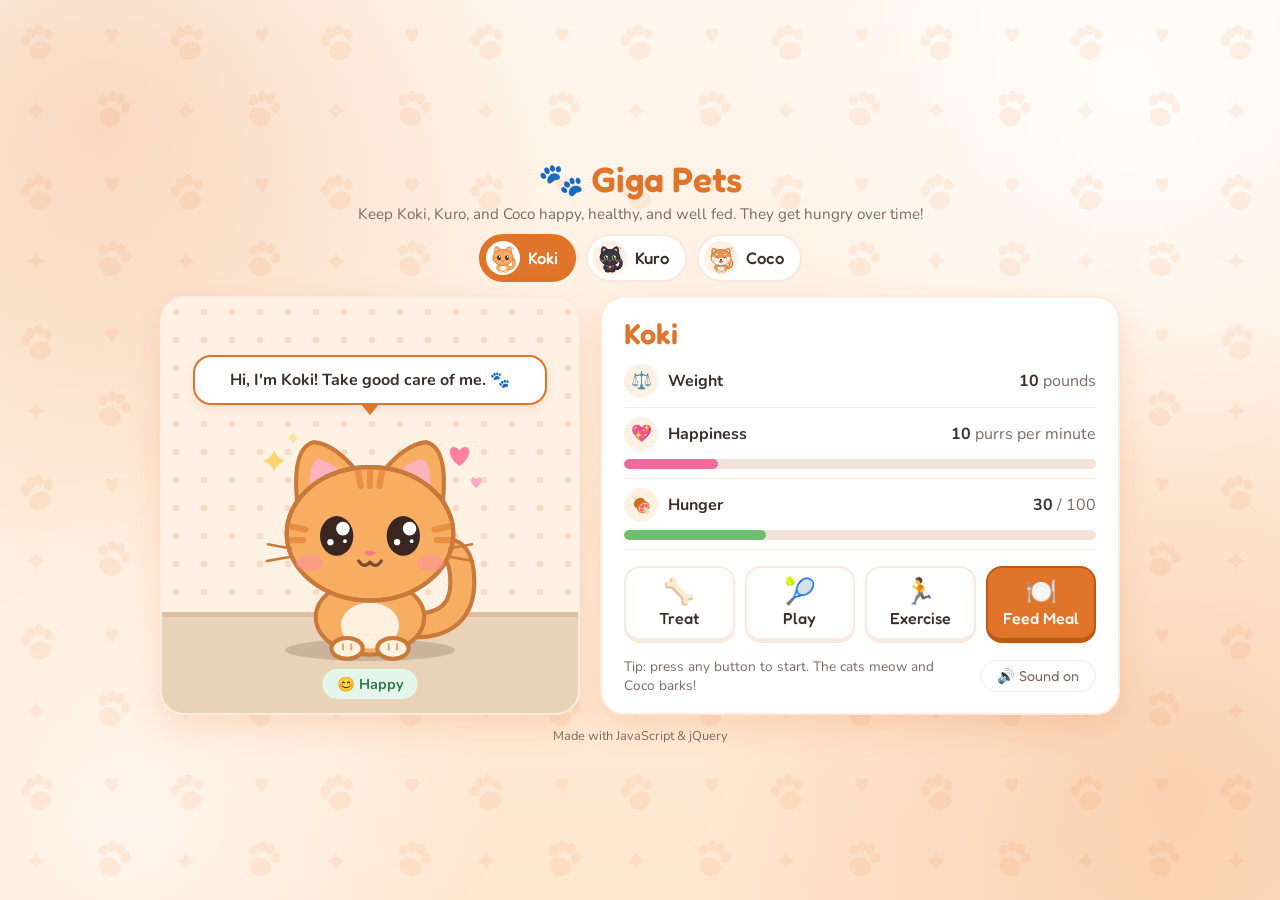
==== index.html @ 714d61c2 "Copy Project 2 (Giga Pets) as the starting point for HW10" ====
<!DOCTYPE html>
<html lang="en">
  <head>
    <meta charset="utf-8">
    <meta name="viewport" content="width=device-width, initial-scale=1">
    <title>Giga Pets</title>
    <meta name="description" content="A virtual pet game with two cats and a Shiba Inu, built with JavaScript and jQuery">
    <!-- Rounded, friendly fonts from Google Fonts: Fredoka for headings, Nunito for text -->
    <link rel="preconnect" href="https://fonts.googleapis.com">
    <link rel="preconnect" href="https://fonts.gstatic.com" crossorigin>
    <link rel="stylesheet" href="https://fonts.googleapis.com/css2?family=Fredoka:wght@500;600&family=Nunito:wght@400;600;700&display=swap">
    <link rel="stylesheet" href="style.css">
    <!-- defer: script.js runs after the page (and jQuery below) has loaded -->
    <script src="script.js" defer></script>
  </head>
  <!-- data-pet is changed by script.js so the page colors match the selected pet -->
  <body data-pet="orange-cat">
    <header>
      <h1><span class="logo" aria-hidden="true">🐾</span> Giga Pets</h1>
      <p class="subtitle">Keep Koki, Kuro, and Coco happy, healthy, and well fed. They get hungry over time!</p>
    </header>

    <!-- Pet picker: one button per pet, created by script.js from the pets array -->
    <nav class="pet-tabs" aria-label="Choose a pet"></nav>

    <main class="game">
      <!-- Left side: the pet's room, speech bubble, and mood -->
      <section class="pet-stage">
        <!-- The slot reserves space so the bubble never covers the pet, even on long messages -->
        <div class="bubble-slot">
          <!-- Speech bubble: filled in by showPetMessage() in script.js after every button press or pet switch -->
          <div class="speech-bubble" aria-live="polite"></div>
        </div>

        <div class="pet-spot">
          <img class="pet-image" src="images/orange-cat.svg" alt="Koki, an orange tabby cat" draggable="false">
          <!-- Shadow on the floor; it stays put while the pet hops -->
          <div class="pet-shadow"></div>
        </div>

        <!-- Mood badge: updated by script.js (happy or needs care) -->
        <div class="mood-badge">😊 Happy</div>
      </section>

      <!-- Right side: stats and action buttons -->
      <section class="dashboard">
        <h2 class="name"></h2>

        <div class="stat">
          <span class="stat-icon" aria-hidden="true">⚖️</span>
          <span class="stat-label">Weight</span>
          <span class="stat-value"><span class="weight"></span> pounds</span>
        </div>

        <div class="stat">
          <span class="stat-icon" aria-hidden="true">💖</span>
          <span class="stat-label">Happiness</span>
          <span class="stat-value"><span class="happiness"></span> <span class="happiness-unit">purrs per minute</span></span>
          <div class="meter"><div class="happiness-bar"></div></div>
        </div>

        <!-- New behavior for the new Feed Meal button: hunger meter (0 = full, 100 = starving) -->
        <div class="stat">
          <span class="stat-icon" aria-hidden="true">🍖</span>
          <span class="stat-label">Hunger</span>
          <span class="stat-value"><span class="hunger"></span> / 100</span>
          <div class="meter"><div class="hunger-bar"></div></div>
        </div>

        <div class="button-container">
          <button class="treat-button"><span class="btn-icon">🦴</span>Treat</button>
          <button class="play-button"><span class="btn-icon">🎾</span>Play</button>
          <button class="exercise-button"><span class="btn-icon">🏃</span>Exercise</button>
          <!-- New action button -->
          <button class="feed-button"><span class="btn-icon">🍽️</span>Feed Meal</button>
        </div>

        <div class="dashboard-footer">
          <!-- Hint shown until the first button press (removed by the .one() handler in script.js) -->
          <p class="hint">Tip: press any button to start. The cats meow and Coco barks!</p>
          <button class="sound-toggle" aria-pressed="false">🔊 Sound on</button>
        </div>
      </section>
    </main>

    <footer>Made with JavaScript &amp; jQuery</footer>

    <script src="https://code.jquery.com/jquery-2.2.1.min.js"
            integrity="sha256-gvQgAFzTH6trSrAWoH1iPo9Xc96QxSZ3feW6kem+O00="
            crossorigin="anonymous"></script>
  </body>
</html>
---- style.css ----
/* ==========================
   Theme colors
   Each pet has its own accent color. script.js sets <body data-pet="...">
   to the selected pet, and the rules below swap the color variables.
   ========================== */
:root {
  --text: #3b2f2a;
  --muted: #7d6a62;
  --card: #ffffff;
  --floor: #e9d3b8;
  --floor-edge: #dcc09f;

  /* Background pattern tile: two paw prints, a heart, and a sparkle (used as a mask in body::before) */
  --paw-pattern: url("data:image/svg+xml,%3Csvg xmlns='http://www.w3.org/2000/svg' width='150' height='150'%3E%3Cg transform='translate(38 44) rotate(-18)'%3E%3Cellipse cx='0' cy='7' rx='11' ry='9'/%3E%3Cellipse cx='-11' cy='-7' rx='4.5' ry='5.5'/%3E%3Cellipse cx='-3.5' cy='-13' rx='4.5' ry='5.5'/%3E%3Cellipse cx='5' cy='-13' rx='4.5' ry='5.5'/%3E%3Cellipse cx='12.5' cy='-6' rx='4.5' ry='5.5'/%3E%3C/g%3E%3Cg transform='translate(112 110) rotate(16)'%3E%3Cellipse cx='0' cy='7' rx='11' ry='9'/%3E%3Cellipse cx='-11' cy='-7' rx='4.5' ry='5.5'/%3E%3Cellipse cx='-3.5' cy='-13' rx='4.5' ry='5.5'/%3E%3Cellipse cx='5' cy='-13' rx='4.5' ry='5.5'/%3E%3Cellipse cx='12.5' cy='-6' rx='4.5' ry='5.5'/%3E%3C/g%3E%3Cpath d='M112 42 C102 34 105 24 112 30 C119 24 122 34 112 42 Z'/%3E%3Cpath d='M36 102 Q38 109 45 111 Q38 113 36 120 Q34 113 27 111 Q34 109 36 102 Z'/%3E%3C/svg%3E");

  /* Koki (orange cat): warm orange */
  --accent: #e0742a;
  --accent-dark: #b95a17;
  --accent-soft: #fff1e3;
  --page-top: #fff7ee;
  --page-bottom: #ffe6cf;
}

/* Kuro (black cat): purple */
body[data-pet="black-cat"] {
  --accent: #7c5cd6;
  --accent-dark: #5d40b3;
  --accent-soft: #f1ecff;
  --page-top: #f8f5ff;
  --page-bottom: #e4dbfb;
}

/* Coco (Shiba Inu): sky blue */
body[data-pet="shiba-inu"] {
  --accent: #2b8ed6;
  --accent-dark: #1d6ca8;
  --accent-soft: #e8f4fd;
  --page-top: #f3f9ff;
  --page-bottom: #d6eafb;
}

/* ==========================
   Base page styles
   ========================== */
* {
  box-sizing: border-box;
}

body {
  /* Light tints of the accent color for borders, divider lines, and meter tracks.
     They are set here on body (not :root) because body is where data-pet changes --accent,
     so these tints follow whichever pet is selected. */
  --line: color-mix(in srgb, var(--accent) 16%, white);
  --track: color-mix(in srgb, var(--accent) 10%, #f4f0ec);

  margin: 0;
  padding: 14px 16px 10px;
  min-height: 100vh;
  /* Column layout centers the whole game vertically when the window has extra room */
  display: flex;
  flex-direction: column;
  justify-content: center;
  font-family: "Nunito", "Segoe UI", Helvetica, Arial, sans-serif;
  color: var(--text);
  /* Background layers (first listed is on top):
     soft glowing circles of the pet's accent color in the corners, a white glow in the
     top-right, and a gentle top-to-bottom gradient underneath. color-mix() blends the
     accent color with transparent so it changes automatically when the pet changes. */
  background-color: var(--page-bottom);
  background-image:
    radial-gradient(circle at 8% 14%, color-mix(in srgb, var(--accent) 22%, transparent) 0, transparent 32%),
    radial-gradient(circle at 92% 88%, color-mix(in srgb, var(--accent) 20%, transparent) 0, transparent 34%),
    radial-gradient(circle at 88% 10%, rgba(255, 255, 255, 0.75) 0, transparent 28%),
    radial-gradient(circle at 10% 92%, rgba(255, 255, 255, 0.6) 0, transparent 26%),
    linear-gradient(180deg, var(--page-top) 0%, var(--page-bottom) 100%);
  background-attachment: fixed;
}

/* Paw-print pattern behind everything.
   The pattern is a small SVG tile (paw prints, a heart, and a sparkle) used as a mask,
   so the shapes are painted in the pet's accent color, and it slowly drifts diagonally. */
body::before {
  content: "";
  position: fixed;
  inset: 0;
  z-index: -1;
  pointer-events: none;
  background-color: var(--accent);
  opacity: 0.09;
  -webkit-mask-image: var(--paw-pattern);
  mask-image: var(--paw-pattern);
  -webkit-mask-size: 150px 150px;
  mask-size: 150px 150px;
  animation: drift 40s linear infinite;
}

@keyframes drift {
  from {
    -webkit-mask-position: 0 0;
    mask-position: 0 0;
  }
  to {
    -webkit-mask-position: 150px 150px;
    mask-position: 150px 150px;
  }
}

/* People who turn on "reduce motion" in their system settings get a still background */
@media (prefers-reduced-motion: reduce) {
  body::before {
    animation: none;
  }
}

/* Header, tabs, game, and footer each take the full width (then center themselves with max-width) */
body > * {
  width: 100%;
}

/* Make the page feel like a game instead of a document:
   - user-select: none stops text from being highlighted when you click or double-click quickly
   - cursor: default shows the normal arrow instead of the text "I-beam" cursor over text
   - caret-color: transparent hides the blinking typing cursor if caret browsing (F7) is on */
body {
  -webkit-user-select: none;
  user-select: none;
  cursor: default;
  caret-color: transparent;
}

/* Stop the pet pictures from being dragged around like a file */
img {
  -webkit-user-drag: none;
}

h1,
h2,
button {
  font-family: "Fredoka", "Nunito", sans-serif;
}

header {
  max-width: 960px;
  margin: 0 auto 10px;
  text-align: center;
}

h1 {
  margin: 0;
  font-size: 2.2rem;
  line-height: 1.15;
  font-weight: 600;
  color: var(--accent);
  transition: color 0.3s ease;
}

.logo {
  display: inline-block;
  transform: rotate(-12deg);
}

.subtitle {
  margin: 4px 0 0;
  font-size: 0.95rem;
  color: var(--muted);
}

/* ==========================
   Pet picker tabs (built by script.js)
   ========================== */
.pet-tabs {
  max-width: 960px;
  margin: 0 auto 14px;
  display: flex;
  flex-wrap: wrap;
  justify-content: center;
  gap: 10px;
}

.pet-tabs button {
  display: flex;
  align-items: center;
  gap: 8px;
  padding: 5px 16px 5px 5px;
  font-size: 1.05rem;
  font-weight: 500;
  color: var(--text);
  background: var(--card);
  border: 2px solid var(--line);
  border-radius: 999px;
  cursor: pointer;
  transition: border-color 0.2s ease, transform 0.15s ease, background-color 0.2s ease;
}

.pet-tabs button:hover {
  border-color: var(--accent);
  transform: translateY(-2px);
}

/* Small round picture of each pet inside its tab */
.pet-tabs .tab-avatar {
  width: 34px;
  height: 34px;
  padding: 2px;
  border-radius: 50%;
  background: var(--accent-soft);
}

/* The pet currently being shown */
.pet-tabs button.active {
  color: #fff;
  background: var(--accent);
  border-color: var(--accent);
}

.pet-tabs button.active .tab-avatar {
  background: #fff;
}

/* ==========================
   Layout: pet on the left, dashboard on the right
   (stacks into one column on small screens)
   ========================== */
.game {
  max-width: 960px;
  margin: 0 auto;
  display: flex;
  flex-wrap: wrap;
  gap: 20px;
  justify-content: center;
  align-items: stretch;
}

.pet-stage,
.dashboard {
  background: var(--card);
  border-radius: 24px;
  /* thin border and shadow tinted with the pet's color so the cards match the background */
  border: 2px solid color-mix(in srgb, var(--accent) 14%, white);
  box-shadow: 0 12px 32px color-mix(in srgb, var(--accent) 18%, transparent);
}

/* ==========================
   Pet stage: a little room with a wall and a wooden floor
   ========================== */
.pet-stage {
  position: relative;
  flex: 1 1 320px;
  max-width: 420px;
  padding: 14px 16px 50px;
  text-align: center;
  overflow: hidden;
  /* Column layout: the pet is pushed to the bottom so it always stands on the floor,
     even when the card is stretched taller to match the dashboard */
  display: flex;
  flex-direction: column;
  justify-content: flex-end;
  /* Two background layers (the first one listed is drawn on top):
     1. Floor: a fixed 100px band at the bottom with a darker edge line, see-through above it
     2. Wallpaper: small faint polka dots repeating every 28px over the wall color */
  background-color: var(--accent-soft);
  background-image:
    linear-gradient(0deg, var(--floor) 0, var(--floor) 96px,
                    var(--floor-edge) 96px, var(--floor-edge) 101px,
                    transparent 101px),
    radial-gradient(circle, color-mix(in srgb, var(--accent) 18%, transparent) 3px, transparent 3.5px);
  background-size: auto, 28px 28px;
}

/* Reserved space above the pet; grows if a message wraps, so the bubble never covers the pet */
.bubble-slot {
  min-height: 70px;
  margin-bottom: 8px;
  display: flex;
  align-items: flex-end;
  justify-content: center;
}

.pet-spot {
  position: relative;
  line-height: 0;              /* removes the gap under the image so the shadow lines up */
}

.pet-image {
  position: relative;          /* needed so jQuery .animate() can move it with "top" */
  z-index: 1;                  /* keeps the pet in front of its shadow */
  /* The pet's size follows the window height so the whole game fits without scrolling:
     36% of the window height, but never smaller than 150px or bigger than 250px */
  height: clamp(150px, 36vh, 250px);
  width: auto;
  max-width: 100%;
}

/* Soft oval shadow under the pet */
.pet-shadow {
  position: absolute;
  left: 50%;
  bottom: 2px;
  width: 170px;
  height: 22px;
  transform: translateX(-50%);
  border-radius: 50%;
  background: rgba(60, 40, 30, 0.18);
}

/* Mood badge in the bottom corner of the room */
.mood-badge {
  position: absolute;
  left: 50%;
  bottom: 14px;
  transform: translateX(-50%);
  padding: 5px 14px;
  font-weight: 700;
  font-size: 0.9rem;
  color: #2f7a4f;
  background: #e3f6ea;
  border-radius: 999px;
  white-space: nowrap;
}

.mood-badge.sad {
  color: #b23b3b;
  background: #fde4e4;
}

/* ==========================
   Speech bubble (pet comments)
   ========================== */
.speech-bubble {
  display: none;               /* hidden until showPetMessage() fades it in */
  position: relative;          /* so the ::after pointer is placed relative to the bubble */
  width: 92%;
  padding: 12px 16px;
  background: var(--card);
  border: 2px solid var(--accent);
  border-radius: 18px;
  font-weight: 700;
  text-align: center;
  box-shadow: 0 4px 12px rgba(60, 40, 30, 0.08);
}

/* Little triangle under the bubble so it points at the pet */
.speech-bubble::after {
  content: "";
  position: absolute;
  bottom: -12px;
  left: 50%;
  transform: translateX(-50%);
  border-width: 12px 10px 0;
  border-style: solid;
  border-color: var(--accent) transparent transparent;
}

/* Red bubble when the pet is unhappy about something */
.speech-bubble.warning {
  background: #fff0f0;
  border-color: #e05a5a;
}

.speech-bubble.warning::after {
  border-top-color: #e05a5a;
}

/* ==========================
   Dashboard / stats
   ========================== */
.dashboard {
  flex: 1 1 380px;
  max-width: 520px;
  padding: 18px 22px;
}

.name {
  margin: 0 0 4px;
  font-size: 1.8rem;
  font-weight: 600;
  color: var(--accent);
  transition: color 0.3s ease;
}

.stat {
  display: flex;
  flex-wrap: wrap;
  align-items: center;
  gap: 8px 10px;
  padding: 9px 0;
  border-bottom: 1px solid var(--line);
}

.stat-icon {
  display: inline-flex;
  align-items: center;
  justify-content: center;
  width: 34px;
  height: 34px;
  border-radius: 50%;
  background: var(--accent-soft);
  font-size: 1.05rem;
}

.stat-label {
  font-weight: 700;
}

.stat-value {
  margin-left: auto;           /* pushes the value to the right edge */
  color: var(--muted);
}

.stat-value > span:first-child {
  font-weight: 700;
  color: var(--text);
}

.meter {
  width: 100%;
  height: 10px;
  background: var(--track);
  border-radius: 999px;
  overflow: hidden;
}

.happiness-bar,
.hunger-bar {
  height: 100%;
  width: 0;
  border-radius: 999px;
  transition: width 0.4s ease, background-color 0.4s ease;
}

.happiness-bar {
  background: #f06a9b;
}

.hunger-bar {
  background: #6cbf6c;          /* green = not hungry; script.js turns it orange/red */
}

/* ==========================
   Action buttons
   ========================== */
.button-container {
  display: grid;
  grid-template-columns: repeat(4, 1fr);   /* all four buttons in one row */
  gap: 10px;
  margin-top: 16px;
}

.button-container button {
  display: flex;
  flex-direction: column;
  align-items: center;
  gap: 4px;
  padding: 10px 4px;
  font-size: 1rem;
  font-weight: 500;
  color: var(--text);
  background: var(--card);
  border: 2px solid var(--line);
  border-bottom-width: 5px;    /* thicker bottom edge makes the button look raised */
  border-radius: 16px;
  cursor: pointer;
  transition: border-color 0.2s ease, transform 0.1s ease, background-color 0.2s ease;
}

.btn-icon {
  font-size: 1.6rem;
  line-height: 1;
}

.button-container button:hover {
  border-color: var(--accent);
  background: var(--accent-soft);
}

/* Pressed: the button sinks down onto its thick bottom edge */
.button-container button:active {
  transform: translateY(3px);
  border-bottom-width: 2px;
  margin-bottom: 3px;
}

/* The new Feed Meal button stands out with the accent color */
.button-container .feed-button {
  color: #fff;
  background: var(--accent);
  border-color: var(--accent-dark);
}

.button-container .feed-button:hover {
  background: var(--accent-dark);
  border-color: var(--accent-dark);
}

/* ==========================
   Hint text, sound toggle, footer
   ========================== */
/* Hint and sound button share one row under the action buttons */
.dashboard-footer {
  display: flex;
  align-items: center;
  justify-content: space-between;
  gap: 12px;
  margin-top: 14px;
}

.hint {
  margin: 0;
  font-size: 0.85rem;
  color: var(--muted);
}

.sound-toggle {
  flex-shrink: 0;
  margin-left: auto;           /* stays on the right even after the hint fades out */
  padding: 6px 16px;
  font-size: 0.9rem;
  color: var(--muted);
  background: transparent;
  border: 1px solid var(--line);
  border-radius: 999px;
  cursor: pointer;
}

.sound-toggle:hover {
  color: var(--accent);
  border-color: var(--accent);
}

footer {
  margin-top: 12px;
  text-align: center;
  font-size: 0.8rem;
  color: var(--muted);
}

/* ==========================
   Phones: the two cards stack on top of each other, so everything is made
   more compact to fit on one screen without scrolling.
   (100dvh = the height of the screen that is actually visible on a phone,
   not counting the browser's address bar)
   ========================== */
@media (max-width: 560px) {
  body {
    padding: 8px 12px;
    min-height: 100dvh;
  }

  header {
    margin-bottom: 6px;
  }

  h1 {
    font-size: 1.5rem;
  }

  /* Not needed on a small screen */
  .subtitle,
  .hint,
  footer {
    display: none;
  }

  .pet-tabs {
    margin-bottom: 8px;
    gap: 6px;
  }

  .pet-tabs button {
    padding: 3px 12px 3px 3px;
    font-size: 0.95rem;
  }

  .pet-tabs .tab-avatar {
    width: 28px;
    height: 28px;
  }

  .game {
    gap: 10px;
  }

  /* Smaller room with a shorter floor (70px instead of 100px) */
  .pet-stage {
    padding: 8px 12px 40px;
    border-radius: 20px;
    background-image:
      linear-gradient(0deg, var(--floor) 0, var(--floor) 66px,
                      var(--floor-edge) 66px, var(--floor-edge) 70px,
                      transparent 70px),
      radial-gradient(circle, color-mix(in srgb, var(--accent) 18%, transparent) 3px, transparent 3.5px);
  }

  .bubble-slot {
    min-height: 50px;
    margin-bottom: 4px;
  }

  .speech-bubble {
    padding: 8px 12px;
    font-size: 0.9rem;
  }

  /* The pet gets whatever height is left after everything else (about 480px),
     but never smaller than 100px or bigger than 220px */
  .pet-image {
    height: clamp(100px, calc(100dvh - 480px), 220px);
  }

  .pet-shadow {
    width: 120px;
    height: 16px;
  }

  .mood-badge {
    bottom: 8px;
    padding: 3px 12px;
    font-size: 0.8rem;
  }

  .dashboard {
    position: relative;        /* so the sound button can sit in its top-right corner */
    padding: 12px 14px;
    border-radius: 20px;
  }

  .name {
    margin: 0;
    font-size: 1.4rem;
  }

  .stat {
    padding: 5px 0;
    gap: 4px 8px;
  }

  .stat-icon {
    width: 26px;
    height: 26px;
    font-size: 0.85rem;
  }

  .stat-label,
  .stat-value {
    font-size: 0.9rem;
  }

  .meter {
    height: 8px;
  }

  /* All four buttons stay in one row, just smaller */
  .button-container {
    grid-template-columns: repeat(4, 1fr);
    gap: 6px;
    margin-top: 10px;
  }

  .button-container button {
    padding: 7px 2px;
    font-size: 0.8rem;
    border-radius: 12px;
  }

  .btn-icon {
    font-size: 1.3rem;
  }

  /* Sound button moves up next to the pet's name */
  .dashboard-footer {
    position: absolute;
    top: 12px;
    right: 14px;
    margin: 0;
  }

  .sound-toggle {
    padding: 4px 10px;
    font-size: 0.8rem;
  }
}
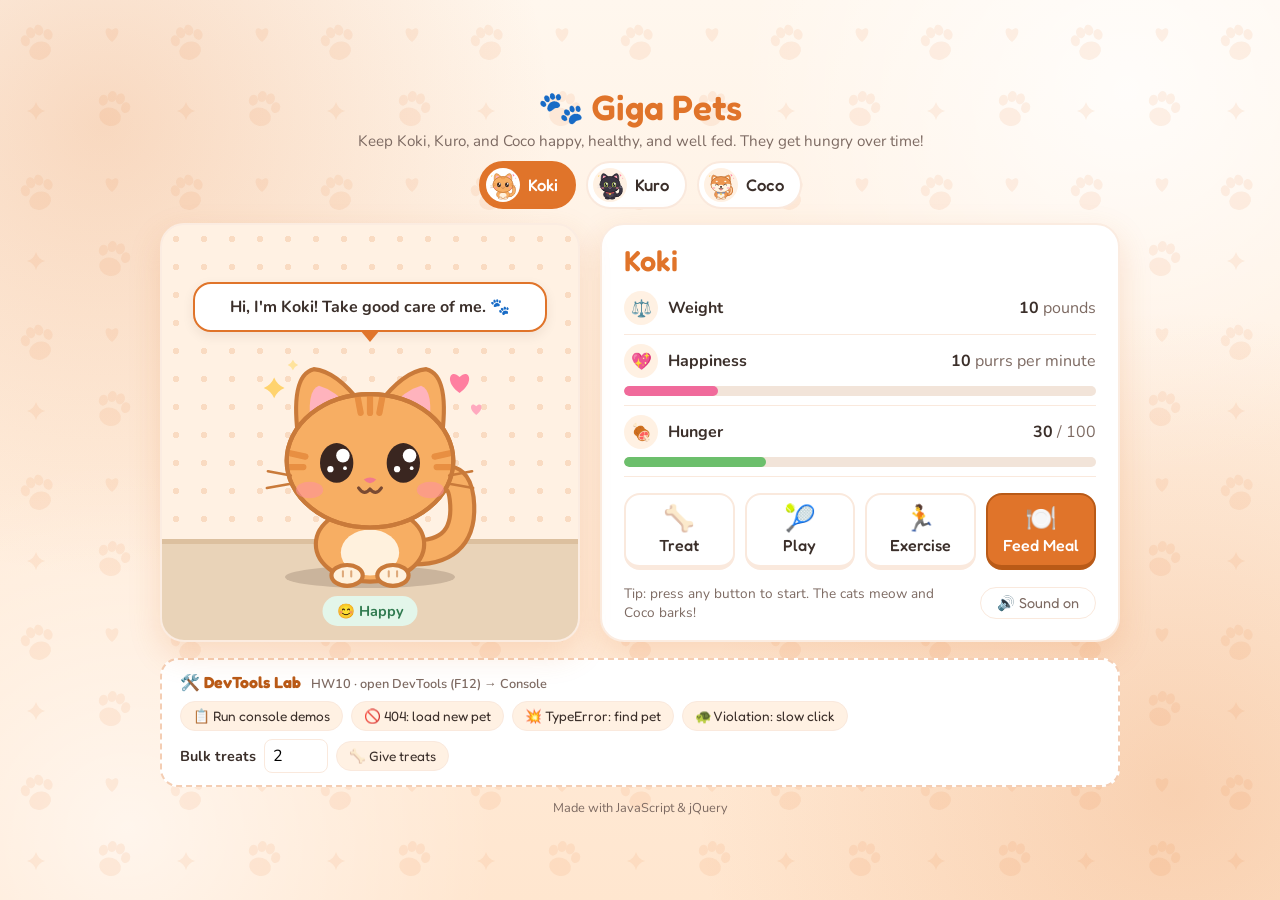
==== commit 225e3720: "Add Chrome DevTools console demos, browser-logged errors, and a debugging exercise" ====
--- a/index.html
+++ b/index.html
@@ -12,6 +12,8 @@
     <link rel="stylesheet" href="style.css">
     <!-- defer: script.js runs after the page (and jQuery below) has loaded -->
     <script src="script.js" defer></script>
+    <!-- HW10: Chrome DevTools console demos (runs after script.js) -->
+    <script src="devtools.js" defer></script>
   </head>
   <!-- data-pet is changed by script.js so the page colors match the selected pet -->
   <body data-pet="orange-cat">
@@ -83,6 +85,22 @@
       </section>
     </main>
 
+    <!-- HW10: buttons that trigger each Console / Sources panel demo -->
+    <section class="devtools-lab" aria-label="DevTools Lab">
+      <h2>🛠️ DevTools Lab <span class="lab-tag">HW10 · open DevTools (F12) → Console</span></h2>
+      <div class="lab-row">
+        <button type="button" id="log-demo-btn">📋 Run console demos</button>
+        <button type="button" id="error-404-btn">🚫 404: load new pet</button>
+        <button type="button" id="type-error-btn">💥 TypeError: find pet</button>
+        <button type="button" id="violation-btn">🐢 Violation: slow click</button>
+      </div>
+      <div class="lab-row">
+        <label for="bulk-treat-count">Bulk treats</label>
+        <input id="bulk-treat-count" type="number" min="1" max="10" value="2">
+        <button type="button" class="bulk-treat-button">🦴 Give treats</button>
+      </div>
+    </section>
+
     <footer>Made with JavaScript &amp; jQuery</footer>
 
     <script src="https://code.jquery.com/jquery-2.2.1.min.js"
--- a/style.css
+++ b/style.css
@@ -679,3 +679,72 @@
     font-size: 0.8rem;
   }
 }
+
+/* ==========================
+   HW10: DevTools Lab panel (buttons that trigger the Chrome DevTools demos)
+   ========================== */
+.devtools-lab {
+  max-width: 960px;
+  margin: 16px auto 0;
+  padding: 12px 18px;
+  background: var(--card);
+  border: 2px dashed color-mix(in srgb, var(--accent) 35%, white);
+  border-radius: 18px;
+}
+
+.devtools-lab h2 {
+  margin: 0 0 8px;
+  font-size: 1rem;
+  color: var(--accent-dark);
+}
+
+.lab-tag {
+  margin-left: 6px;
+  font-family: "Nunito", sans-serif;
+  font-size: 0.8rem;
+  font-weight: 600;
+  color: var(--muted);
+}
+
+.lab-row {
+  display: flex;
+  flex-wrap: wrap;
+  align-items: center;
+  gap: 8px;
+}
+
+.lab-row + .lab-row {
+  margin-top: 8px;
+}
+
+.lab-row label {
+  font-weight: 700;
+  font-size: 0.9rem;
+}
+
+.lab-row button {
+  padding: 6px 12px;
+  font-size: 0.85rem;
+  color: var(--text);
+  background: var(--accent-soft);
+  border: 1px solid var(--line);
+  border-radius: 999px;
+  cursor: pointer;
+}
+
+.lab-row button:hover {
+  border-color: var(--accent);
+  color: var(--accent-dark);
+}
+
+/* The body hides the text cursor for the game; bring it back for this box */
+#bulk-treat-count {
+  width: 64px;
+  padding: 5px 8px;
+  font: inherit;
+  border: 1px solid var(--line);
+  border-radius: 8px;
+  caret-color: auto;
+  -webkit-user-select: text;
+  user-select: text;
+}
